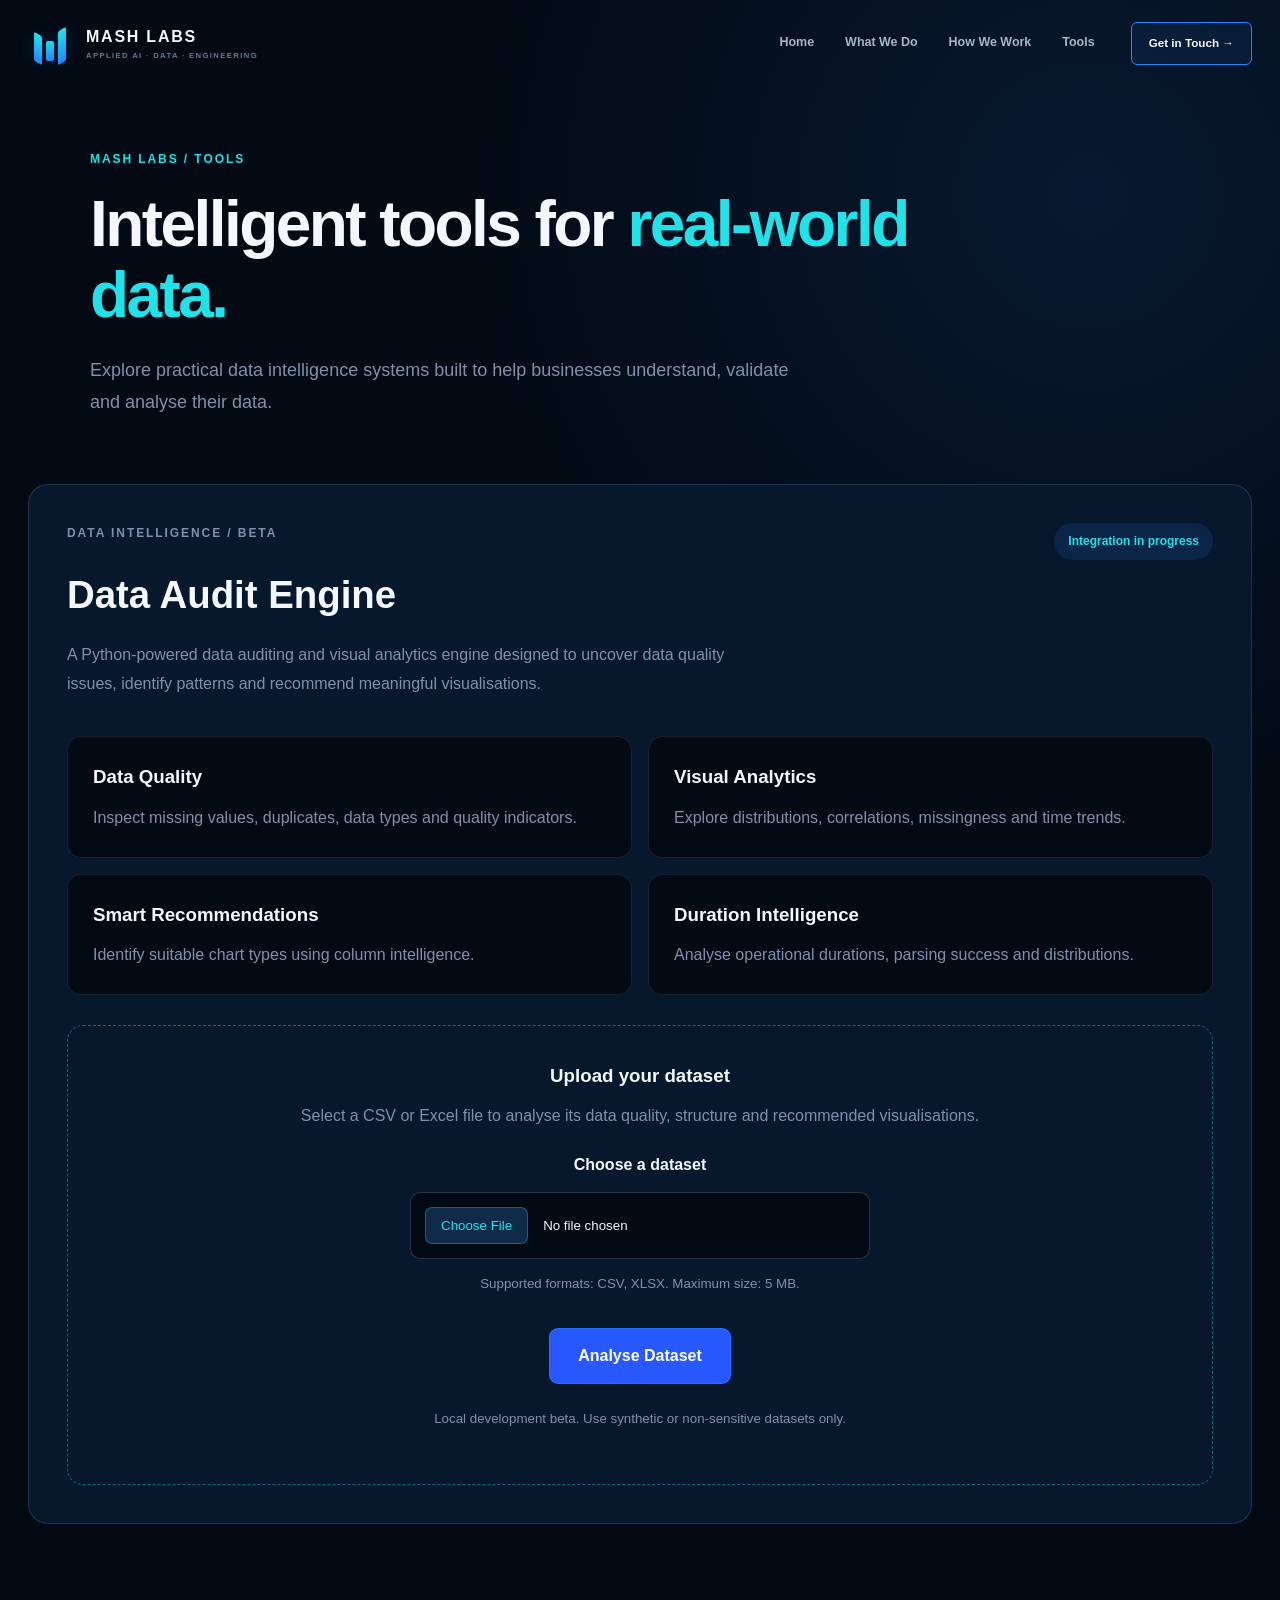
==== tools/index.html @ f3a256c2 "feat: add interactive data audit tools dashboard" ====
<!DOCTYPE html>
<html lang="en">
<head>
    <meta charset="UTF-8">
    <meta name="viewport" content="width=device-width, initial-scale=1.0">
    <title>Tools | MASH LABS</title>
    <meta name="description" content="Explore intelligent data tools developed by MASH LABS.">
    <link rel="icon" type="image/svg+xml" href="../assets/images/brand/mash-labs-mark.svg">
    <link rel="stylesheet" href="../assets/css/style.css">
    <link rel="stylesheet" href="../assets/css/tools.css">
</head>
<body>
    <header class="site-header">
        <nav class="navbar container">
            <a class="brand" href="../index.html#home" aria-label="MASH LABS home">
                <div class="brand-symbol" aria-hidden="true">
                    <span class="symbol-left"></span>
                    <span class="symbol-middle"></span>
                    <span class="symbol-right"></span>
                </div>
                <div class="brand-copy">
                    <strong>MASH LABS</strong>
                    <span>APPLIED AI · DATA · ENGINEERING</span>
                </div>
            </a>

            <button class="menu-toggle" type="button"
                    aria-label="Open navigation" aria-expanded="false">
                <span></span><span></span>
            </button>

            <div class="nav-links">
                <a href="../index.html#home">Home</a>
                <a href="../index.html#services">What We Do</a>
                <a href="../index.html#process">How We Work</a>
                <a href="./" aria-current="page">Tools</a>
            </div>

            <a class="nav-cta" href="../index.html#contact">Get in Touch →</a>
        </nav>
    </header>

    <main class="tools-main">
        <section class="container tools-intro">
            <p class="tools-eyebrow">MASH LABS / TOOLS</p>
            <h1>Intelligent tools for <span>real-world data.</span></h1>
            <p class="tools-lead">
                Explore practical data intelligence systems built to help
                businesses understand, validate and analyse their data.
            </p>
        </section>

        <section class="container tool-panel" aria-labelledby="audit-title">
            <div class="tool-heading">
                <div>
                    <p class="tools-eyebrow">DATA INTELLIGENCE / BETA</p>
                    <h2 id="audit-title">Data Audit Engine</h2>
                    <p>
                        A Python-powered data auditing and visual analytics engine
                        designed to uncover data quality issues, identify patterns
                        and recommend meaningful visualisations.
                    </p>
                </div>
                <span class="tool-status">Integration in progress</span>
            </div>

            <div class="tool-features">
                <article>
                    <h3>Data Quality</h3>
                    <p>Inspect missing values, duplicates, data types and quality indicators.</p>
                </article>
                <article>
                    <h3>Visual Analytics</h3>
                    <p>Explore distributions, correlations, missingness and time trends.</p>
                </article>
                <article>
                    <h3>Smart Recommendations</h3>
                    <p>Identify suitable chart types using column intelligence.</p>
                </article>
                <article>
                    <h3>Duration Intelligence</h3>
                    <p>Analyse operational durations, parsing success and distributions.</p>
                </article>
            </div>

            
<div class="tool-upload">
    <h3>Upload your dataset</h3>

    <p>
        Select a CSV or Excel file to analyse its data quality,
        structure and recommended visualisations.
    </p>

    <form id="audit-form">
        <label for="dataset-file">Choose a dataset</label>

        <input
            type="file"
            id="dataset-file"
            name="file"
            accept=".csv,.xlsx"
            required
        >

        <small>Supported formats: CSV, XLSX. Maximum size: 5 MB.</small>

        <button type="submit" id="audit-submit">
            Analyse Dataset
        </button>
    </form>

    <p id="audit-message" role="status" aria-live="polite"></p>

    <section id="audit-results" hidden aria-label="Dataset audit results">
        <h3>Audit Results</h3>
        <div id="audit-summary"></div>
        <div id="audit-quality"></div>
        <div id="audit-recommendations"></div>
    </section>

    <small>
        Local development beta. Use synthetic or non-sensitive
        datasets only.
    </small>
</div>

            </div>
        </section>
    </main>

    <script src="../assets/js/main.js"></script>
<script src="../assets/js/tools/audit.js"></script>
</body>
</html>
</body>
</html>
---- assets/css/style.css ----
﻿/* =========================================================
   MASH LABS V2
   Applied AI Â· Data Â· Engineering
   ========================================================= */


/* =========================================================
   DESIGN SYSTEM
   ========================================================= */

:root {
    --bg: #030914;
    --bg-deep: #020711;
    --bg-soft: #07111f;
    --surface: #081525;
    --surface-soft: #0b192b;
    --surface-blue: #0b1d35;

    --white: #f7f9fc;
    --text: #e8eef7;
    --text-soft: #a7b5c8;
    --text-muted: #667991;

    --blue: #2585ff;
    --blue-bright: #2f9cff;
    --cyan: #22e1e8;
    --cyan-soft: #55f3e5;
    --green: #31e6ad;

    --blue-glow: rgba(37, 133, 255, 0.25);
    --cyan-glow: rgba(34, 225, 232, 0.18);

    --line: rgba(130, 174, 225, 0.12);
    --line-bright: rgba(71, 160, 255, 0.32);

    --container: 1420px;

    --radius-sm: 8px;
    --radius-md: 14px;
    --radius-lg: 22px;

    --transition: 220ms ease;
}


/* =========================================================
   RESET
   ========================================================= */

* {
    box-sizing: border-box;
    margin: 0;
    padding: 0;
}

html {
    scroll-behavior: smooth;
}

body {
    min-height: 100vh;
    overflow-x: hidden;

    background: var(--bg);
    color: var(--text);

    font-family:
        Inter,
        "Segoe UI",
        Arial,
        sans-serif;

    line-height: 1.6;

    -webkit-font-smoothing: antialiased;
    text-rendering: optimizeLegibility;
}

body.menu-open {
    overflow: hidden;
}

a {
    color: inherit;
    text-decoration: none;
}

button {
    font: inherit;
}

img {
    display: block;
    max-width: 100%;
}

ul {
    list-style: none;
}

::selection {
    background: var(--blue);
    color: white;
}


/* =========================================================
   SHARED
   ========================================================= */

.container {
    width: min(calc(100% - 56px), var(--container));
    margin-inline: auto;
}

.section {
    position: relative;
    padding: 130px 0;
}

.section-label,
.eyebrow {
    color: var(--blue-bright);

    font-size: 0.72rem;
    font-weight: 800;
    letter-spacing: 0.22em;
    text-transform: uppercase;
}

.section-heading {
    display: grid;
    grid-template-columns: minmax(0, 1.45fr) minmax(300px, 0.55fr);
    align-items: end;
    gap: 70px;

    margin-bottom: 65px;
}

.section-heading h2,
.approach-copy h2,
.why-heading h2,
.contact h2 {
    max-width: 900px;
    margin-top: 17px;

    color: var(--white);

    font-size: clamp(2.5rem, 4.7vw, 5rem);
    font-weight: 650;
    line-height: 1;
    letter-spacing: -0.055em;
}

.section-heading h2 span,
.approach-copy h2 span,
.why-heading h2 span,
.contact h2 span {
    color: var(--blue-bright);
}

.section-description {
    max-width: 500px;

    color: var(--text-soft);

    font-size: 1rem;
    line-height: 1.8;
}

.button {
    display: inline-flex;
    align-items: center;
    justify-content: center;
    gap: 16px;

    min-height: 54px;
    padding: 0 26px;

    border: 1px solid var(--line-bright);
    border-radius: var(--radius-sm);

    font-size: 0.82rem;
    font-weight: 700;

    transition:
        transform var(--transition),
          background var(--transition),
                       border-color var(--transition),
        box-shadow var(--transition);
}

.button:hover {
    transform: translateY(-2px);
}

.button-primary {
    border-color: var(--blue);
    background:
        linear-gradient(
            135deg,
            var(--blue),
            var(--blue-bright)
        );

    color: white;

    box-shadow:
        0 10px 35px rgba(37, 133, 255, 0.2);
}

.button-primary:hover {
    box-shadow:
        0 15px 45px rgba(37, 133, 255, 0.35);
}

.button-secondary {
    background: rgba(255, 255, 255, 0.025);
    color: var(--text);
}

.button-secondary:hover {
    border-color: var(--blue);
    background: rgba(37, 133, 255, 0.08);
}


/* =========================================================
   NAVIGATION
   ========================================================= */

.site-header {
    position: fixed;
    z-index: 1000;
    top: 0;
    left: 0;

    width: 100%;

    border-bottom: 1px solid transparent;

    transition:
        background var(--transition),
        border-color var(--transition),
        backdrop-filter var(--transition);
}

.site-header.scrolled {
    border-color: var(--line);
    background: rgba(3, 9, 20, 0.88);

    backdrop-filter: blur(20px);
    -webkit-backdrop-filter: blur(20px);
}

.navbar {
    display: flex;
    align-items: center;
    justify-content: space-between;
    gap: 36px;

    min-height: 86px;
}

.brand {
    position: relative;
    z-index: 1002;

    display: flex;
    align-items: center;
    gap: 15px;

    flex-shrink: 0;
}

.brand-symbol {
    position: relative;

    display: flex;
    align-items: flex-end;
    justify-content: center;
    gap: 4px;

    width: 43px;
    height: 40px;
}

.brand-symbol span {
    display: block;

    width: 8px;

    border-radius: 2px;

    background:
        linear-gradient(
            to bottom,
            var(--cyan),
            var(--blue)
        );

    box-shadow:
        0 0 15px rgba(37, 133, 255, 0.2);
}

.symbol-left {
    height: 29px;
    transform: skewY(30deg);
}

.symbol-middle {
    height: 20px;
    margin-bottom: 2px;
}

.symbol-right {
    height: 34px;
    transform: skewY(-30deg);
}

.brand-copy {
    display: flex;
    flex-direction: column;
}

.brand-copy strong {
    color: var(--white);

    font-size: 1rem;
    font-weight: 800;
    letter-spacing: 0.11em;
}

.brand-copy span {
    margin-top: 1px;

    color: var(--text-muted);

    font-size: 0.48rem;
    font-weight: 700;
    letter-spacing: 0.18em;
}

.nav-links {
    display: flex;
    align-items: center;
    justify-content: center;
    gap: 31px;

    margin-left: auto;
}

.nav-links a {
    position: relative;

    color: var(--text-soft);

    font-size: 0.78rem;
    font-weight: 600;

    transition: color var(--transition);
}

.nav-links a::after {
    content: "";

    position: absolute;
    right: 0;
    bottom: -9px;
    left: 0;

    height: 1px;

    background: var(--cyan);

    transform: scaleX(0);
    transform-origin: right;

    transition: transform var(--transition);
}

.nav-links a:hover {
    color: var(--white);
}

.nav-links a:hover::after {
    transform: scaleX(1);
    transform-origin: left;
}

.nav-cta {
    display: inline-flex;
    align-items: center;
    gap: 12px;

    min-height: 43px;
    padding: 0 17px;

    border: 1px solid var(--blue);
    border-radius: 6px;

    color: var(--white);

    font-size: 0.73rem;
    font-weight: 700;

    background: rgba(37, 133, 255, 0.08);

    transition:
        background var(--transition),
        box-shadow var(--transition);
}

.nav-cta:hover {
    background: rgba(37, 133, 255, 0.17);

    box-shadow:
        0 0 25px rgba(37, 133, 255, 0.13);
}

.menu-toggle {
    position: relative;
    z-index: 1002;

    display: none;

    width: 44px;
    height: 44px;

    border: 1px solid var(--line);
    border-radius: 7px;

    background: rgba(255, 255, 255, 0.02);

    cursor: pointer;
}

.menu-toggle span {
    position: absolute;
    left: 11px;

    width: 20px;
    height: 1px;

    background: var(--white);

    transition:
        transform var(--transition),
        top var(--transition);
}

.menu-toggle span:first-child {
    top: 17px;
}

.menu-toggle span:last-child {
    top: 25px;
}

.menu-toggle.active span:first-child {
    top: 21px;
    transform: rotate(45deg);
}

.menu-toggle.active span:last-child {
    top: 21px;
    transform: rotate(-45deg);
}


/* =========================================================
   HERO
   ========================================================= */

.hero {
    position: relative;

    display: flex;
    flex-direction: column;
    justify-content: center;

    min-height: 100vh;
    padding: 150px 0 80px;

    overflow: hidden;

    background:
        radial-gradient(
            circle at 75% 35%,
            rgba(37, 133, 255, 0.12),
            transparent 28%
        ),
        radial-gradient(
            circle at 20% 40%,
            rgba(34, 225, 232, 0.04),
            transparent 25%
        ),
        var(--bg-deep);
}

.hero-grid,
.process-grid-bg {
    position: absolute;
    inset: 0;

    pointer-events: none;

    background-image:
        linear-gradient(
            rgba(60, 129, 205, 0.045) 1px,
            transparent 1px
        ),
        linear-gradient(
            90deg,
            rgba(60, 129, 205, 0.045) 1px,
            transparent 1px
        );

    background-size: 64px 64px;
}

.hero-grid {
    opacity: 0.5;

    mask-image:
        linear-gradient(
            to bottom,
            black 15%,
            transparent 95%
        );
}

.hero-glow {
    position: absolute;

    width: 500px;
    height: 500px;

    border-radius: 50%;

    filter: blur(160px);

    pointer-events: none;
}

.hero-glow-one {
    top: -260px;
    right: 8%;

    background: rgba(37, 133, 255, 0.18);
}

.hero-glow-two {
    bottom: -330px;
    left: -200px;

    background: rgba(34, 225, 232, 0.09);
}

.hero-layout {
    position: relative;
    z-index: 3;

    display: grid;
    grid-template-columns: minmax(0, 0.9fr) minmax(580px, 1.1fr);
    align-items: center;
    gap: 70px;

    flex: 1;
}

.eyebrow {
    margin-bottom: 25px;
}

.hero h1 {
    max-width: 750px;

    color: var(--white);

    font-size: clamp(3.7rem, 6.1vw, 7rem);
    font-weight: 700;
    line-height: 0.94;
    letter-spacing: -0.065em;
}

.hero h1 span {
    color: var(--blue-bright);
}

.hero-description {
    max-width: 650px;
    margin-top: 31px;

    color: var(--text-soft);

    font-size: 1.05rem;
    line-height: 1.85;
}

.hero-actions {
    display: flex;
    flex-wrap: wrap;
    gap: 13px;

    margin-top: 36px;
}

.hero-tech {
    display: flex;
    align-items: center;
    flex-wrap: wrap;
    gap: 12px;

    margin-top: 48px;

    color: var(--text-muted);

    font-family: Consolas, "Courier New", monospace;
    font-size: 0.61rem;
    font-weight: 700;
    letter-spacing: 0.12em;
}

.hero-tech i {
    width: 3px;
    height: 3px;

    border-radius: 50%;

    background: var(--blue);
}


/* =========================================================
   HERO SYSTEM MAP
   ========================================================= */

.hero-system {
    position: relative;
}

.hero-system::before {
    content: "";

    position: absolute;
    inset: 10%;

    background: rgba(37, 133, 255, 0.13);

    filter: blur(100px);

    pointer-events: none;
}

.system-map {
    position: relative;

    display: grid;
    grid-template-columns: 1fr 40px 1.25fr 40px 1fr;
    align-items: center;

    min-height: 530px;
}

.system-column {
    display: flex;
    flex-direction: column;
    gap: 10px;
}

.system-heading {
    margin-bottom: 10px;

    color: var(--blue-bright);

    font-family: Consolas, "Courier New", monospace;
    font-size: 0.58rem;
    font-weight: 700;
    letter-spacing: 0.16em;
}

.input-item,
.output-item {
    display: flex;
    align-items: center;
    gap: 12px;

    min-height: 64px;
    padding: 11px 13px;

    border: 1px solid var(--line);
    border-radius: 7px;

    background: rgba(7, 17, 31, 0.68);

    backdrop-filter: blur(8px);
}

.system-icon,
.output-item > span {
    display: grid;
    place-items: center;

    width: 31px;
    height: 31px;

    flex-shrink: 0;

    border: 1px solid rgba(37, 133, 255, 0.28);
    border-radius: 6px;

    color: var(--blue-bright);

    font-size: 0.85rem;

    background: rgba(37, 133, 255, 0.06);
}

.input-item strong,
.output-item strong {
    display: block;

    color: var(--text);

    font-size: 0.69rem;
    font-weight: 650;
}

.input-item small,
.output-item small {
    display: block;

    margin-top: 2px;

    color: var(--text-muted);

    font-size: 0.57rem;
}

.system-connector {
    display: flex;
    align-items: center;

    color: var(--blue);
}

.system-connector span {
    width: 100%;
    height: 1px;

    background:
        linear-gradient(
            to right,
            transparent,
            var(--blue)
        );
}

.connector-right span {
    background:
        linear-gradient(
            to right,
            var(--blue),
            transparent
        );
}

.system-connector strong {
    font-size: 0.8rem;
}

.engine {
    position: relative;

    overflow: hidden;

    padding: 20px;

    border: 1px solid rgba(37, 133, 255, 0.42);
    border-radius: 13px;

    background:
        linear-gradient(
            145deg,
            rgba(10, 30, 54, 0.92),
            rgba(5, 15, 29, 0.96)
        );

    box-shadow:
        0 0 70px rgba(37, 133, 255, 0.12),
        inset 0 1px 0 rgba(255, 255, 255, 0.05);
}

.engine::before {
    content: "";

    position: absolute;
    top: -80px;
    left: 50%;

    width: 160px;
    height: 160px;

    border-radius: 50%;

    background: var(--blue);

    filter: blur(90px);

    opacity: 0.17;

    transform: translateX(-50%);
}

.engine-top {
    position: relative;

    display: flex;
    flex-direction: column;
    align-items: center;

    margin-bottom: 22px;
    padding: 14px 0 22px;

    border-bottom: 1px solid var(--line);
}

.engine-logo {
    display: grid;
    place-items: center;

    width: 60px;
    height: 60px;
    margin-bottom: 12px;

    border: 1px solid rgba(37, 133, 255, 0.28);
    border-radius: 11px;

    background: rgba(37, 133, 255, 0.07);
}

.engine-symbol {
    display: flex;
    align-items: flex-end;
    gap: 4px;

    height: 32px;
}

.engine-symbol span {
    display: block;

    width: 7px;

    border-radius: 2px;

    background:
        linear-gradient(
            to bottom,
            var(--cyan),
            var(--blue)
        );
}

.engine-symbol span:nth-child(1) {
    height: 27px;
}

.engine-symbol span:nth-child(2) {
    height: 18px;
}

.engine-symbol span:nth-child(3) {
    height: 30px;
}

.engine-top strong {
    color: var(--white);

    font-size: 0.78rem;
    letter-spacing: 0.12em;
}

.engine-layer {
    display: flex;
    align-items: center;
    gap: 13px;

    min-height: 47px;
    margin-top: 8px;
    padding: 0 14px;

    border: 1px solid var(--line);
    border-radius: 6px;

    color: var(--text-soft);

    font-family: Consolas, "Courier New", monospace;
    font-size: 0.62rem;
    letter-spacing: 0.09em;

    background: rgba(255, 255, 255, 0.012);
}

.engine-layer span {
    color: var(--blue-bright);
}

.hero-bottom-line {
    position: relative;
    z-index: 4;

    margin-top: 55px;
    padding-top: 24px;

    border-top: 1px solid var(--line);
}

.hero-bottom-line .container {
    display: flex;
    align-items: center;
    justify-content: center;
    gap: 20px;

    color: var(--text-muted);

    font-family: Consolas, "Courier New", monospace;
    font-size: 0.58rem;
    font-weight: 700;
    letter-spacing: 0.13em;
}

.hero-bottom-line i {
    width: 45px;
    height: 1px;

    background:
        linear-gradient(
            to right,
            var(--blue),
            var(--cyan)
        );
}


/* =========================================================
   SERVICES
   ========================================================= */

.services {
    border-top: 1px solid var(--line);

    background:
        radial-gradient(
            circle at 50% 20%,
            rgba(37, 133, 255, 0.055),
            transparent 30%
        ),
        var(--bg);
}

.services-grid {
    display: grid;
    grid-template-columns: repeat(3, 1fr);
    gap: 16px;
}

.service-card {
    position: relative;

    min-height: 410px;
    padding: 30px;

    overflow: hidden;

    border: 1px solid var(--line);
    border-radius: var(--radius-md);

    background:
        linear-gradient(
            145deg,
            rgba(11, 29, 53, 0.6),
            rgba(5, 14, 27, 0.78)
        );

    transition:
        transform var(--transition),
        border-color var(--transition),
        box-shadow var(--transition);
}

.service-card::before {
    content: "";

    position: absolute;
    top: 0;
    left: 0;

    width: 0;
    height: 2px;

    background:
        linear-gradient(
            to right,
            var(--blue),
            var(--cyan)
        );

    transition: width 350ms ease;
}

.service-card:hover {
    border-color: rgba(37, 133, 255, 0.3);

    transform: translateY(-4px);

    box-shadow:
        0 25px 60px rgba(0, 0, 0, 0.2);
}

.service-card:hover::before {
    width: 100%;
}

.service-number {
    position: absolute;
    top: 24px;
    right: 25px;

    color: var(--text-muted);

    font-family: Consolas, "Courier New", monospace;
    font-size: 0.62rem;
}

.service-icon {
    display: grid;
    place-items: center;

    width: 52px;
    height: 52px;
    margin-bottom: 33px;

    border: 1px solid rgba(37, 133, 255, 0.3);
    border-radius: 9px;

    color: var(--cyan);

    font-size: 1.15rem;

    background: rgba(37, 133, 255, 0.07);
}

.service-card h3 {
    margin-bottom: 14px;

    color: var(--white);

    font-size: 1.25rem;
    font-weight: 650;
}

.service-card > p {
    min-height: 78px;

    color: var(--text-soft);

    font-size: 0.89rem;
    line-height: 1.75;
}

.service-card ul {
    margin-top: 27px;
    padding-top: 20px;

    border-top: 1px solid var(--line);
}

.service-card li {
    position: relative;

    margin-top: 9px;
    padding-left: 16px;

    color: var(--text-muted);

    font-size: 0.72rem;
}

.service-card li::before {
    content: "";

    position: absolute;
    top: 0.7em;
    left: 0;

    width: 5px;
    height: 1px;

    background: var(--blue-bright);
}


/* =========================================================
   PROCESS
   ========================================================= */

.process {
    overflow: hidden;

    border-top: 1px solid var(--line);
    border-bottom: 1px solid var(--line);

    background: var(--bg-soft);
}

.process-grid-bg {
    opacity: 0.4;

    mask-image:
        linear-gradient(
            to bottom,
            transparent,
            black 30%,
            black 70%,
            transparent
        );
}

.process > .container {
    position: relative;
    z-index: 2;
}

.process-flow {
    display: grid;
    grid-template-columns:
        minmax(0, 1fr)
        35px
        minmax(0, 1fr)
        35px
        minmax(0, 1fr)
        35px
        minmax(0, 1fr)
        35px
        minmax(0, 1fr);
    align-items: stretch;
}

.process-step {
    position: relative;

    min-height: 280px;
    padding: 25px;

    border: 1px solid var(--line);
    border-radius: 10px;

    background: rgba(4, 13, 25, 0.78);
}

.step-top {
    display: flex;
    align-items: flex-start;
    justify-content: space-between;

    margin-bottom: 70px;
}

.step-number {
    color: var(--blue-bright);

    font-family: Consolas, "Courier New", monospace;
    font-size: 0.64rem;
}

.step-icon {
    display: grid;
    place-items: center;

    width: 34px;
    height: 34px;

    border: 1px solid rgba(37, 133, 255, 0.24);
    border-radius: 50%;

    color: var(--cyan);

    font-size: 0.75rem;
}

.process-step h3 {
    margin-bottom: 11px;

    color: var(--white);

    font-size: 1.08rem;
}

.process-step p {
    color: var(--text-muted);

    font-size: 0.75rem;
    line-height: 1.7;
}

.process-arrow {
    display: grid;
    place-items: center;

    color: var(--blue);
}


/* =========================================================
   APPROACH
   ========================================================= */

.approach {
    background:
        radial-gradient(
            circle at 75% 50%,
            rgba(37, 133, 255, 0.07),
            transparent 30%
        ),
        var(--bg);
}

.approach-layout {
    display: grid;
    grid-template-columns: minmax(0, 0.8fr) minmax(500px, 1.2fr);
    align-items: center;
    gap: 110px;
}

.approach-copy h2 {
    margin-bottom: 35px;
}

.approach-copy > p {
    max-width: 620px;
    margin-bottom: 21px;

    color: var(--text-soft);

    line-height: 1.85;
}

.approach-copy .approach-lead {
    color: var(--white);

    font-size: 1.3rem;
    font-weight: 550;
}

.text-link {
    display: inline-flex;
    align-items: center;
    gap: 13px;

    margin-top: 20px;

    color: var(--white);

    font-size: 0.78rem;
    font-weight: 700;
}

.text-link span {
    color: var(--blue-bright);

    transition: transform var(--transition);
}

.text-link:hover span {
    transform: translateX(5px);
}

.approach-system {
    position: relative;

    display: flex;
    flex-direction: column;
    align-items: center;

    min-height: 590px;
}

.approach-node {
    display: flex;
    align-items: center;
    gap: 12px;

    min-width: 125px;
    min-height: 40px;
    padding: 0 13px;

    border: 1px solid var(--line);
    border-radius: 6px;

    color: var(--text-soft);

    font-family: Consolas, "Courier New", monospace;
    font-size: 0.6rem;
    letter-spacing: 0.06em;

    background: rgba(7, 17, 31, 0.9);
}

.approach-node span {
    color: var(--blue-bright);
}

.node-business {
    margin-bottom: 25px;

    border-color: rgba(37, 133, 255, 0.3);
}

.approach-line {
    width: 1px;
    height: 55px;

    background:
        linear-gradient(
            to bottom,
            var(--blue),
            transparent
        );
}

.approach-core {
    position: relative;

    display: grid;
    place-items: center;

    width: 260px;
    height: 260px;
}

.core-ring {
    position: absolute;

    border: 1px solid rgba(37, 133, 255, 0.22);
    border-radius: 50%;
}

.ring-one {
    inset: 0;
}

.ring-two {
    inset: 30px;

    border-style: dashed;

    animation: rotateRing 25s linear infinite;
}

@keyframes rotateRing {
    from {
        transform: rotate(0deg);
    }

    to {
        transform: rotate(360deg);
    }
}

.core-center {
    position: relative;
    z-index: 2;

    display: grid;
    place-items: center;

    width: 135px;
    height: 135px;

    border: 1px solid rgba(37, 133, 255, 0.5);
    border-radius: 50%;

    text-align: center;

    background:
        radial-gradient(
            circle,
            rgba(37, 133, 255, 0.2),
            rgba(4, 13, 25, 0.95)
        );

    box-shadow:
        0 0 70px rgba(37, 133, 255, 0.13);
}

.core-center strong {
    color: var(--white);

    font-size: 1rem;
    line-height: 1.15;
    letter-spacing: 0.1em;
}

.core-center small {
    margin-top: 7px;

    color: var(--blue-bright);

    font-size: 0.42rem;
    letter-spacing: 0.12em;
}

.approach-nodes {
    display: grid;
    grid-template-columns: repeat(3, 1fr);
    gap: 9px;

    margin-top: 28px;
}


/* =========================================================
   SOLUTIONS
   ========================================================= */

.solutions {
    border-top: 1px solid var(--line);

    background: var(--bg-soft);
}

.solution-grid {
    display: grid;
    grid-template-columns: repeat(2, 1fr);
    gap: 16px;
}

.solution-card {
    position: relative;

    min-height: 315px;
    padding: 31px;

    border: 1px solid var(--line);
    border-radius: var(--radius-md);

    background:
        linear-gradient(
            145deg,
            rgba(10, 26, 47, 0.62),
            rgba(5, 14, 27, 0.85)
        );

    transition:
        transform var(--transition),
        border-color var(--transition);
}

.solution-card:hover {
    transform: translateY(-3px);

    border-color: rgba(37, 133, 255, 0.3);
}

.solution-index {
    display: block;

    margin-bottom: 50px;

    color: var(--blue-bright);

    font-family: Consolas, "Courier New", monospace;
    font-size: 0.59rem;
    letter-spacing: 0.13em;
}

.solution-card h3 {
    margin-bottom: 16px;

    color: var(--white);

    font-size: 1.45rem;
    font-weight: 650;
}

.solution-card > p {
    max-width: 600px;

    color: var(--text-soft);

    font-size: 0.87rem;
    line-height: 1.75;
}

.mini-flow {
    display: flex;
    align-items: center;
    flex-wrap: wrap;
    gap: 10px;

    margin-top: 28px;
    padding-top: 19px;

    border-top: 1px solid var(--line);

    color: var(--text-muted);

    font-family: Consolas, "Courier New", monospace;
    font-size: 0.57rem;
    font-weight: 700;
    letter-spacing: 0.08em;
}

.mini-flow i {
    color: var(--blue);
    font-style: normal;
}


/* =========================================================
   WHY MASH LABS
   ========================================================= */

.why {
    background: var(--bg);
}

.why-heading {
    max-width: 950px;
    margin-bottom: 65px;
}

.why-grid {
    display: grid;
    grid-template-columns: repeat(3, 1fr);

    border-top: 1px solid var(--line);
    border-left: 1px solid var(--line);
}

.why-card {
    min-height: 260px;
    padding: 30px;

    border-right: 1px solid var(--line);
    border-bottom: 1px solid var(--line);

    transition: background var(--transition);
}

.why-card:hover {
    background: rgba(37, 133, 255, 0.025);
}

.why-card > span {
    display: block;

    margin-bottom: 68px;

    color: var(--blue-bright);

    font-family: Consolas, "Courier New", monospace;
    font-size: 0.62rem;
}

.why-card h3 {
    margin-bottom: 12px;

    color: var(--white);

    font-size: 1.1rem;
}

.why-card p {
    max-width: 330px;

    color: var(--text-muted);

    font-size: 0.8rem;
    line-height: 1.75;
}


/* =========================================================
   CONTACT
   ========================================================= */

.contact {
    overflow: hidden;

    border-top: 1px solid var(--line);

    background:
        linear-gradient(
            135deg,
            #071428,
            #030914 65%
        );
}

.contact-glow {
    position: absolute;
    right: -150px;
    bottom: -250px;

    width: 650px;
    height: 650px;

    border-radius: 50%;

    background: rgba(37, 133, 255, 0.14);

    filter: blur(180px);

    pointer-events: none;
}

.contact-layout {
    position: relative;
    z-index: 2;

    display: grid;
    grid-template-columns: 1.15fr 0.85fr;
    align-items: end;
    gap: 100px;
}

.contact-copy > p {
    max-width: 580px;

    color: var(--text-soft);

    line-height: 1.85;
}

.contact-actions {
    display: flex;
    flex-wrap: wrap;
    gap: 12px;

    margin-top: 35px;
}


/* =========================================================
   FOOTER
   ========================================================= */

.site-footer {
    border-top: 1px solid var(--line);

    background: #01050c;
}

.footer-top {
    display: flex;
    align-items: center;
    justify-content: space-between;
    gap: 40px;

    padding-top: 50px;
    padding-bottom: 50px;
}

.footer-brand {
    display: flex;
    align-items: center;
    gap: 15px;
}

.footer-symbol {
    transform: scale(0.9);
    transform-origin: left center;
}

.footer-brand > div:last-child {
    display: flex;
    flex-direction: column;
}

.footer-brand strong {
    color: var(--white);

    font-size: 0.9rem;
    letter-spacing: 0.12em;
}

.footer-brand > div:last-child span {
    margin-top: 3px;

    color: var(--text-muted);

    font-size: 0.48rem;
    letter-spacing: 0.16em;
}

.footer-message {
    display: flex;
    flex-direction: column;
    align-items: flex-end;
}

.footer-message span {
    color: var(--text-muted);

    font-size: 0.56rem;
    letter-spacing: 0.17em;
}

.footer-message strong {
    margin-top: 4px;

    color: var(--blue-bright);

    font-size: 0.7rem;
    letter-spacing: 0.12em;
}

.footer-bottom {
    display: flex;
    align-items: center;
    justify-content: space-between;
    gap: 25px;

    min-height: 70px;

    border-top: 1px solid var(--line);

    color: var(--text-muted);

    font-size: 0.62rem;
    letter-spacing: 0.08em;
}

.footer-links {
    display: flex;
    align-items: center;
    gap: 24px;
}

.footer-links a {
    transition: color var(--transition);
}

.footer-links a:hover {
    color: var(--blue-bright);
}


/* =========================================================
   REVEAL ANIMATIONS
   ========================================================= */

.reveal {
    opacity: 0;

    transform: translateY(25px);

    transition:
        opacity 700ms ease,
        transform 700ms ease;
}

.reveal.visible {
    opacity: 1;

    transform: translateY(0);
}


/* =========================================================
   RESPONSIVE â€” LAPTOP
   ========================================================= */

@media (max-width: 1250px) {

    .nav-links {
        gap: 20px;
    }

    .hero-layout {
        grid-template-columns: 1fr;
    }

    .hero-copy {
        max-width: 850px;
    }

    .hero-system {
        width: min(100%, 850px);
    }

    .system-map {
        min-height: auto;
    }

    .services-grid {
        grid-template-columns: repeat(2, 1fr);
    }

    .process-flow {
        grid-template-columns: repeat(5, 1fr);
        gap: 12px;
    }

    .process-arrow {
        display: none;
    }

    .approach-layout {
        grid-template-columns: 1fr;
        gap: 80px;
    }

    .approach-system {
        width: min(100%, 700px);
    }
}


/* =========================================================
   RESPONSIVE â€” TABLET
   ========================================================= */

@media (max-width: 980px) {

    .nav-links,
    .nav-cta {
        display: none;
    }

    .menu-toggle {
        display: block;
        margin-left: auto;
    }

    .nav-links.open {
        position: fixed;
        inset: 0;
        z-index: 1001;

        display: flex;
        flex-direction: column;
        align-items: flex-start;
        justify-content: center;
        gap: 25px;

        padding: 100px 40px;

        background: rgba(2, 7, 17, 0.98);

        backdrop-filter: blur(20px);
    }

    .nav-links.open a {
        color: var(--white);

        font-size: 1.8rem;
        letter-spacing: -0.03em;
    }

    .section-heading {
        grid-template-columns: 1fr;
        gap: 25px;
    }

    .system-map {
        grid-template-columns: 1fr;
        gap: 20px;
    }

    .system-connector {
        justify-content: center;

        height: 25px;

        transform: rotate(90deg);
    }

    .system-connector span {
        width: 40px;
    }

    .engine {
        width: min(100%, 400px);
        margin-inline: auto;
    }

    .system-column {
        width: min(100%, 500px);
        margin-inline: auto;
    }

    .hero-bottom-line .container {
        flex-wrap: wrap;
    }

    .process-flow {
        grid-template-columns: repeat(2, 1fr);
    }

    .solution-grid {
        grid-template-columns: 1fr;
    }

    .why-grid {
        grid-template-columns: repeat(2, 1fr);
    }

    .contact-layout {
        grid-template-columns: 1fr;
        gap: 40px;
    }
}


/* =========================================================
   RESPONSIVE â€” MOBILE
   ========================================================= */

@media (max-width: 680px) {

    .container {
        width: min(calc(100% - 32px), var(--container));
    }

    .section {
        padding: 90px 0;
    }

    .navbar {
        min-height: 74px;
    }

    .brand-copy strong {
        font-size: 0.82rem;
    }

    .brand-copy span {
        font-size: 0.39rem;
    }

    .brand-symbol {
        width: 36px;
        transform: scale(0.85);
        transform-origin: left center;
    }

    .hero {
        min-height: auto;
        padding: 130px 0 65px;
    }

    .hero-layout {
        gap: 65px;
    }

    .hero h1 {
        font-size: clamp(3.2rem, 15vw, 5rem);
    }

    .hero-description {
        font-size: 0.96rem;
    }

    .hero-actions {
        flex-direction: column;
    }

    .hero-actions .button {
        width: 100%;
    }

    .hero-tech {
        gap: 8px;
    }

    .hero-bottom-line {
        display: none;
    }

    .section-heading h2,
    .approach-copy h2,
    .why-heading h2,
    .contact h2 {
        font-size: clamp(2.5rem, 12vw, 4rem);
    }

    .services-grid {
        grid-template-columns: 1fr;
    }

    .service-card {
        min-height: auto;
    }

    .service-card > p {
        min-height: auto;
    }

    .process-flow {
        grid-template-columns: 1fr;
    }

    .process-step {
        min-height: 230px;
    }

    .step-top {
        margin-bottom: 50px;
    }

    .approach-system {
        min-height: 540px;
    }

    .approach-core {
        width: 220px;
        height: 220px;
    }

    .core-center {
        width: 120px;
        height: 120px;
    }

    .approach-nodes {
        grid-template-columns: repeat(2, 1fr);
        width: 100%;
    }

    .approach-node {
        min-width: 0;
    }

    .why-grid {
        grid-template-columns: 1fr;
    }

    .why-card {
        min-height: 220px;
    }

    .why-card > span {
        margin-bottom: 50px;
    }

    .contact-actions {
        flex-direction: column;
    }

    .contact-actions .button {
        width: 100%;
    }

    .footer-top {
        align-items: flex-start;
        flex-direction: column;
    }

    .footer-message {
        align-items: flex-start;
    }

    .footer-bottom {
        align-items: flex-start;
        flex-direction: column;

        padding-top: 25px;
        padding-bottom: 25px;
    }

    .footer-links {
        flex-wrap: wrap;
    }
}


/* =========================================================
   VERY SMALL SCREENS
   ========================================================= */

@media (max-width: 420px) {

    .hero h1 {
        font-size: 3.25rem;
    }

    .brand-copy span {
        display: none;
    }

    .input-item,
    .output-item {
        min-height: 58px;
    }

    .approach-nodes {
        grid-template-columns: 1fr;
    }

    .approach-system {
        min-height: 720px;
    }
}


/* =========================================================
   ACCESSIBILITY
   ========================================================= */

@media (prefers-reduced-motion: reduce) {

    html {
        scroll-behavior: auto;
    }

    *,
    *::before,
    *::after {
        animation-duration: 0.01ms !important;
        animation-iteration-count: 1 !important;
        transition-duration: 0.01ms !important;
    }
}
/* =========================================================
   MASH LABS MASTER BRAND ASSET
   ========================================================= */

.brand-logo {
    display: block;
    width: 46px;
    height: 40px;
    flex-shrink: 0;
    object-fit: contain;

    filter:
        drop-shadow(0 0 10px rgba(37, 133, 255, 0.16));
}

.footer-logo {
    width: 43px;
    height: 38px;
}

@media (max-width: 680px) {

    .brand-logo {
        width: 40px;
        height: 35px;
    }

}

@media (max-width: 420px) {

    .brand-logo {
        width: 37px;
        height: 33px;
    }

}
---- assets/css/tools.css ----
.tools-main {
    min-height: 100vh;
    padding: 150px 0 100px;
    background:
        radial-gradient(circle at 85% 12%, rgba(37,133,255,.12), transparent 35%),
        #030A14;
    color: #F4F7FC;
}

.tools-intro {
    max-width: 1100px;
    margin-bottom: 65px;
}

.tools-eyebrow {
    color: #22E1E8;
    font-size: 12px;
    font-weight: 700;
    letter-spacing: .16em;
    text-transform: uppercase;
    margin-bottom: 20px;
}

.tools-intro h1 {
    max-width: 850px;
    font-size: clamp(36px, 5vw, 68px);
    line-height: 1.1;
    letter-spacing: -.04em;
    margin-bottom: 24px;
}

.tools-intro h1 span {
    color: #22E1E8;
}

.tools-lead {
    max-width: 720px;
    color: #7F91AA;
    font-size: 18px;
    line-height: 1.8;
}

.tool-panel {
    padding: 38px;
    background: #07182D;
    border: 1px solid rgba(127,145,170,.22);
    border-radius: 20px;
}

.tool-heading {
    display: flex;
    justify-content: space-between;
    align-items: flex-start;
    gap: 30px;
}

.tool-heading h2 {
    font-size: clamp(28px, 3vw, 42px);
    margin-bottom: 15px;
}

.tool-heading p {
    max-width: 680px;
    color: #7F91AA;
    line-height: 1.8;
}

.tool-status {
    flex-shrink: 0;
    padding: 9px 14px;
    border-radius: 999px;
    background: rgba(37,133,255,.12);
    color: #22E1E8;
    font-size: 12px;
    font-weight: 600;
}

.tool-features {
    display: grid;
    grid-template-columns: repeat(2, minmax(0, 1fr));
    gap: 16px;
    margin-top: 38px;
}

.tool-features article {
    padding: 25px;
    background: #030A14;
    border: 1px solid rgba(127,145,170,.15);
    border-radius: 14px;
}

.tool-features h3 {
    color: #F4F7FC;
    margin-bottom: 12px;
}

.tool-features p {
    color: #7F91AA;
    line-height: 1.7;
}

.tool-upload {
    margin-top: 30px;
    padding: 35px;
    text-align: center;
    border: 1px dashed rgba(34,225,232,.4);
    border-radius: 16px;
}

.tool-upload h3 {
    margin-bottom: 12px;
}

.tool-upload p,
.tool-upload small {
    display: block;
    color: #7F91AA;
    margin-bottom: 20px;
}

.tool-upload button {
    padding: 14px 28px;
    border: 1px solid rgba(34, 225, 232, .2);
    border-radius: 9px;
    background: #2858FF;
    color: #FFFFFF;
    font-weight: 700;
    cursor: pointer;
    transition: background .2s ease, transform .2s ease;
}

.tool-upload button:hover:not(:disabled) {
    background: #2585FF;
    transform: translateY(-2px);
}

.tool-upload button:disabled {
    opacity: .5;
    cursor: wait;
}
}

@media (max-width: 760px) {
    .tools-main {
        padding-top: 120px;
    }

    .tool-panel {
        padding: 22px;
    }

    .tool-heading {
        flex-direction: column;
    }

    .tool-features {
        grid-template-columns: 1fr;
    }

    .tool-upload {
        padding: 25px 15px;
    }
}

/* DATA AUDIT ENGINE — UPLOAD CONTROLS */

#audit-form {
    display: flex;
    flex-direction: column;
    align-items: center;
    gap: 14px;
    margin: 24px auto;
}

#audit-form label {
    font-weight: 600;
    color: #F4F7FC;
}

#dataset-file {
    width: 100%;
    max-width: 460px;
    padding: 14px;
    border: 1px solid rgba(127, 145, 170, .3);
    border-radius: 10px;
    background: #030A14;
    color: #F4F7FC;
}

#dataset-file::file-selector-button {
    padding: 10px 15px;
    margin-right: 15px;
    background: #102B4A;
    border: 1px solid rgba(34, 225, 232, .3);
    border-radius: 7px;
    color: #22E1E8;
    cursor: pointer;
}

#audit-message {
    margin: 18px 0;
    color: #22E1E8;
    font-weight: 500;
}

/* DATA AUDIT ENGINE — RESULTS */

#audit-results {
    margin-top: 36px;
    padding-top: 30px;
    border-top: 1px solid rgba(127, 145, 170, .25);
    text-align: left;
}

#audit-results[hidden] {
    display: none;
}

#audit-results > h3 {
    margin-bottom: 26px;
    font-size: 26px;
    color: #F4F7FC;
}

#audit-summary,
#audit-quality {
    padding: 24px;
    margin-bottom: 20px;
    background: #030A14;
    border: 1px solid rgba(127, 145, 170, .2);
    border-radius: 14px;
}

#audit-summary h4,
#audit-quality h4,
#audit-recommendations h4 {
    margin-bottom: 18px;
    color: #22E1E8;
    font-size: 18px;
}

#audit-summary p,
#audit-quality p {
    margin: 0 0 10px;
    color: #B7C7DD;
    line-height: 1.5;
}

#audit-recommendations {
    display: grid;
    grid-template-columns: repeat(2, minmax(0, 1fr));
    gap: 16px;
    margin-top: 28px;
}

#audit-recommendations > h4 {
    grid-column: 1 / -1;
    margin-bottom: 0;
}

.audit-recommendation {
    padding: 22px;
    background: #030A14;
    border: 1px solid rgba(127, 145, 170, .2);
    border-radius: 14px;
    min-width: 0;
    transition: border-color .2s ease;
}

.audit-recommendation:hover {
    border-color: rgba(34, 225, 232, .5);
}

.audit-recommendation h5 {
    margin-bottom: 14px;
    color: #F4F7FC;
    font-size: 17px;
}

.audit-recommendation p {
    margin: 0 0 10px;
    color: #9CB0CA;
    line-height: 1.6;
    overflow-wrap: anywhere;
}

@media (max-width: 760px) {
    #audit-recommendations {
        grid-template-columns: 1fr;
    }

    #audit-summary,
    #audit-quality,
    .audit-recommendation {
        padding: 18px;
    }
}

/* DATA AUDIT ENGINE — QUALITY FINDINGS */

.audit-findings {
    margin-top: 26px;
    padding-top: 20px;
    border-top: 1px solid rgba(127, 145, 170, .2);
}

.audit-findings > h4 {
    margin-bottom: 18px;
}

.audit-issue {
    padding: 18px 20px;
    margin-bottom: 14px;
    background: #07182D;
    border: 1px solid rgba(127, 145, 170, .25);
    border-left: 4px solid #7F91AA;
    border-radius: 10px;
}

.audit-issue--critical {
    border-left-color: #FF647C;
}

.audit-issue--warning {
    border-left-color: #FFBF69;
}

.audit-issue--info {
    border-left-color: #2585FF;
}

.audit-issue-header {
    display: flex;
    align-items: center;
    justify-content: space-between;
    gap: 12px;
    margin-bottom: 12px;
}

.audit-issue-header h5 {
    margin: 0;
    color: #F4F7FC;
    font-size: 16px;
}

.audit-issue-badge {
    flex-shrink: 0;
    padding: 5px 10px;
    border-radius: 6px;
    background: rgba(127, 145, 170, .15);
    color: #F4F7FC;
    font-size: 11px;
    font-weight: 700;
    letter-spacing: .06em;
}

.audit-issue--critical .audit-issue-badge {
    background: rgba(255, 100, 124, .12);
    color: #FF647C;
}

.audit-issue--warning .audit-issue-badge {
    background: rgba(255, 191, 105, .12);
    color: #FFBF69;
}

.audit-issue p {
    margin-bottom: 12px;
    color: #B7C7DD;
}

.audit-issue small {
    display: block;
    margin-top: 5px;
    color: #7F91AA;
}

@media (max-width: 480px) {
    .audit-issue-header {
        align-items: flex-start;
        flex-direction: column;
    }
}

/* DATA AUDIT ENGINE — METRIC CARDS */

.audit-metrics {
    display: grid;
    grid-template-columns: repeat(3, minmax(0, 1fr));
    gap: 16px;
    margin-top: 22px;
}

.audit-metric {
    display: flex;
    flex-direction: column;
    gap: 12px;
    padding: 22px;
    background: #07182D;
    border: 1px solid rgba(127, 145, 170, .22);
    border-radius: 12px;
}

.audit-metric span {
    color: #7F91AA;
    font-size: 13px;
    font-weight: 600;
}

.audit-metric strong {
    color: #22E1E8;
    font-size: clamp(26px, 3vw, 38px);
    line-height: 1.1;
}

@media (max-width: 600px) {
    .audit-metrics {
        grid-template-columns: 1fr;
    }
}
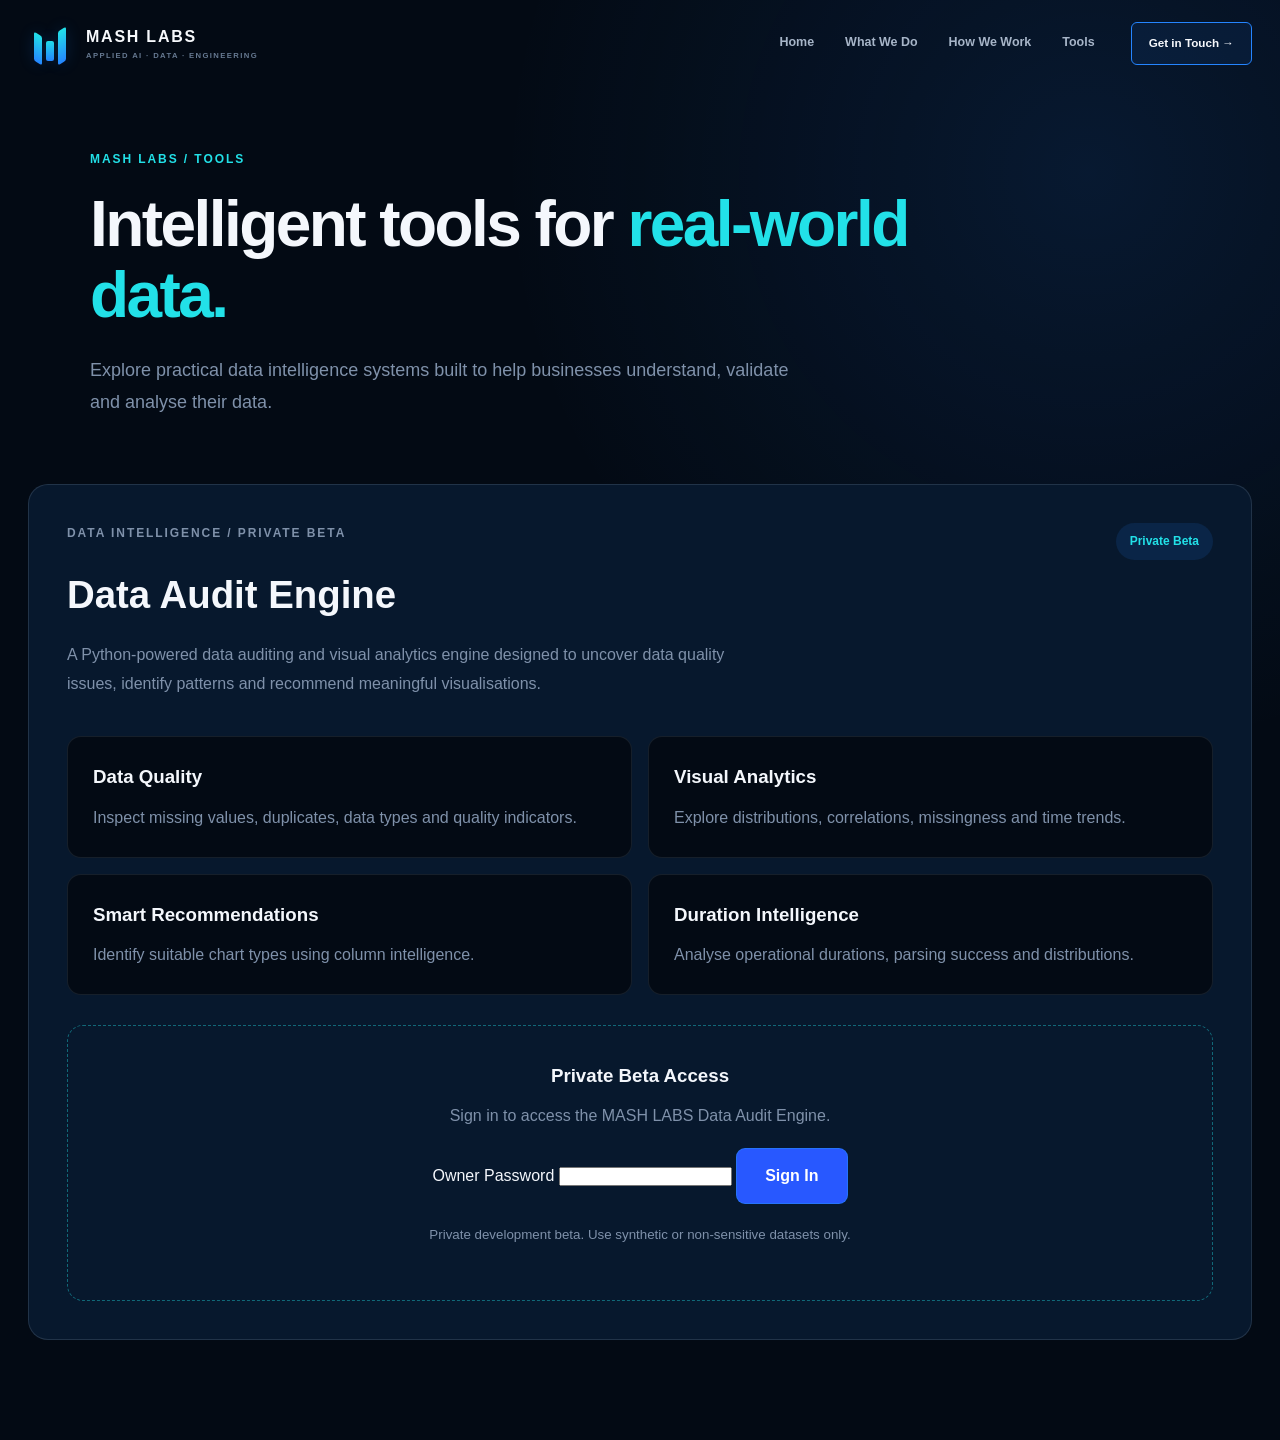
==== commit fe37074a: "feat: integrate owner login with production audit API" ====
--- a/tools/index.html
+++ b/tools/index.html
@@ -5,15 +5,18 @@
     <meta charset="UTF-8">
     <meta name="viewport" content="width=device-width, initial-scale=1.0">
     <title>Tools | MASH LABS</title>
-    <meta name="description" content="Explore intelligent data tools developed by MASH LABS.">
-    <link rel="icon" type="image/svg+xml" href="../assets/images/brand/mash-labs-mark.svg">
+    <meta name="description"
+          content="Explore intelligent data tools developed by MASH LABS.">
+    <link rel="icon" type="image/svg+xml"
+          href="../assets/images/brand/mash-labs-mark.svg">
     <link rel="stylesheet" href="../assets/css/style.css">
     <link rel="stylesheet" href="../assets/css/tools.css">
 </head>
 <body>
     <header class="site-header">
         <nav class="navbar container">
-            <a class="brand" href="../index.html#home" aria-label="MASH LABS home">
+            <a class="brand" href="../index.html#home"
+               aria-label="MASH LABS home">
                 <div class="brand-symbol" aria-hidden="true">
                     <span class="symbol-left"></span>
                     <span class="symbol-middle"></span>
@@ -26,7 +29,8 @@
             </a>
 
             <button class="menu-toggle" type="button"
-                    aria-label="Open navigation" aria-expanded="false">
+                    aria-label="Open navigation"
+                    aria-expanded="false">
                 <span></span><span></span>
             </button>
 
@@ -37,102 +41,177 @@
                 <a href="./" aria-current="page">Tools</a>
             </div>
 
-            <a class="nav-cta" href="../index.html#contact">Get in Touch →</a>
+            <a class="nav-cta" href="../index.html#contact">
+                Get in Touch →
+            </a>
         </nav>
     </header>
 
     <main class="tools-main">
         <section class="container tools-intro">
             <p class="tools-eyebrow">MASH LABS / TOOLS</p>
-            <h1>Intelligent tools for <span>real-world data.</span></h1>
+            <h1>Intelligent tools for
+                <span>real-world data.</span>
+            </h1>
             <p class="tools-lead">
-                Explore practical data intelligence systems built to help
-                businesses understand, validate and analyse their data.
+                Explore practical data intelligence systems built
+                to help businesses understand, validate and
+                analyse their data.
             </p>
         </section>
 
-        <section class="container tool-panel" aria-labelledby="audit-title">
+        <section class="container tool-panel"
+                 aria-labelledby="audit-title">
+
             <div class="tool-heading">
                 <div>
-                    <p class="tools-eyebrow">DATA INTELLIGENCE / BETA</p>
+                    <p class="tools-eyebrow">
+                        DATA INTELLIGENCE / PRIVATE BETA
+                    </p>
                     <h2 id="audit-title">Data Audit Engine</h2>
                     <p>
-                        A Python-powered data auditing and visual analytics engine
-                        designed to uncover data quality issues, identify patterns
-                        and recommend meaningful visualisations.
+                        A Python-powered data auditing and visual
+                        analytics engine designed to uncover data
+                        quality issues, identify patterns and
+                        recommend meaningful visualisations.
                     </p>
                 </div>
-                <span class="tool-status">Integration in progress</span>
+                <span class="tool-status">
+                    Private Beta
+                </span>
             </div>
 
             <div class="tool-features">
                 <article>
                     <h3>Data Quality</h3>
-                    <p>Inspect missing values, duplicates, data types and quality indicators.</p>
+                    <p>
+                        Inspect missing values, duplicates,
+                        data types and quality indicators.
+                    </p>
                 </article>
                 <article>
                     <h3>Visual Analytics</h3>
-                    <p>Explore distributions, correlations, missingness and time trends.</p>
+                    <p>
+                        Explore distributions, correlations,
+                        missingness and time trends.
+                    </p>
                 </article>
                 <article>
                     <h3>Smart Recommendations</h3>
-                    <p>Identify suitable chart types using column intelligence.</p>
+                    <p>
+                        Identify suitable chart types using
+                        column intelligence.
+                    </p>
                 </article>
                 <article>
                     <h3>Duration Intelligence</h3>
-                    <p>Analyse operational durations, parsing success and distributions.</p>
-                </article>
-            </div>
-
-            
-<div class="tool-upload">
-    <h3>Upload your dataset</h3>
-
-    <p>
-        Select a CSV or Excel file to analyse its data quality,
-        structure and recommended visualisations.
-    </p>
-
-    <form id="audit-form">
-        <label for="dataset-file">Choose a dataset</label>
-
-        <input
-            type="file"
-            id="dataset-file"
-            name="file"
-            accept=".csv,.xlsx"
-            required
-        >
-
-        <small>Supported formats: CSV, XLSX. Maximum size: 5 MB.</small>
-
-        <button type="submit" id="audit-submit">
-            Analyse Dataset
-        </button>
-    </form>
-
-    <p id="audit-message" role="status" aria-live="polite"></p>
-
-    <section id="audit-results" hidden aria-label="Dataset audit results">
-        <h3>Audit Results</h3>
-        <div id="audit-summary"></div>
-        <div id="audit-quality"></div>
-        <div id="audit-recommendations"></div>
-    </section>
-
-    <small>
-        Local development beta. Use synthetic or non-sensitive
-        datasets only.
-    </small>
-</div>
-
+                    <p>
+                        Analyse operational durations, parsing
+                        success and distributions.
+                    </p>
+                </article>
+            </div>
+
+            <div class="tool-upload">
+
+                <section id="owner-login-section"
+                         aria-labelledby="owner-login-title">
+                    <h3 id="owner-login-title">
+                        Private Beta Access
+                    </h3>
+                    <p>
+                        Sign in to access the MASH LABS
+                        Data Audit Engine.
+                    </p>
+
+                    <form id="owner-login-form">
+                        <label for="owner-password">
+                            Owner Password
+                        </label>
+                        <input
+                            type="password"
+                            id="owner-password"
+                            name="password"
+                            autocomplete="current-password"
+                            required
+                        >
+                        <button type="submit"
+                                id="owner-login-submit">
+                            Sign In
+                        </button>
+                    </form>
+
+                    <p id="owner-login-message"
+                       role="status"
+                       aria-live="polite"></p>
+                </section>
+
+                <section id="owner-session-section" hidden>
+                    <p id="owner-session-status"
+                       role="status">
+                        Authenticated as owner.
+                    </p>
+                    <button type="button"
+                            id="owner-logout">
+                        Sign Out
+                    </button>
+                </section>
+
+                <section id="owner-audit-section" hidden>
+                    <h3>Upload your dataset</h3>
+                    <p>
+                        Select a CSV or Excel file to analyse
+                        its data quality, structure and
+                        recommended visualisations.
+                    </p>
+
+                    <form id="audit-form">
+                        <label for="dataset-file">
+                            Choose a dataset
+                        </label>
+
+                        <input
+                            type="file"
+                            id="dataset-file"
+                            name="file"
+                            accept=".csv,.xlsx"
+                            required
+                        >
+
+                        <small>
+                            Supported formats: CSV, XLSX.
+                            Maximum size: 5 MB.
+                        </small>
+
+                        <button type="submit"
+                                id="audit-submit">
+                            Analyse Dataset
+                        </button>
+                    </form>
+
+                    <p id="audit-message"
+                       role="status"
+                       aria-live="polite"></p>
+
+                    <section id="audit-results"
+                             hidden
+                             aria-label="Dataset audit results">
+                        <h3>Audit Results</h3>
+                        <div id="audit-summary"></div>
+                        <div id="audit-quality"></div>
+                        <div id="audit-recommendations"></div>
+                    </section>
+                </section>
+
+                <small>
+                    Private development beta.
+                    Use synthetic or non-sensitive datasets only.
+                </small>
             </div>
         </section>
     </main>
 
     <script src="../assets/js/main.js"></script>
-<script src="../assets/js/tools/audit.js"></script>
+    <script src="../assets/js/tools/audit.js"></script>
 </body>
 </html>
-</body>
-</html>
